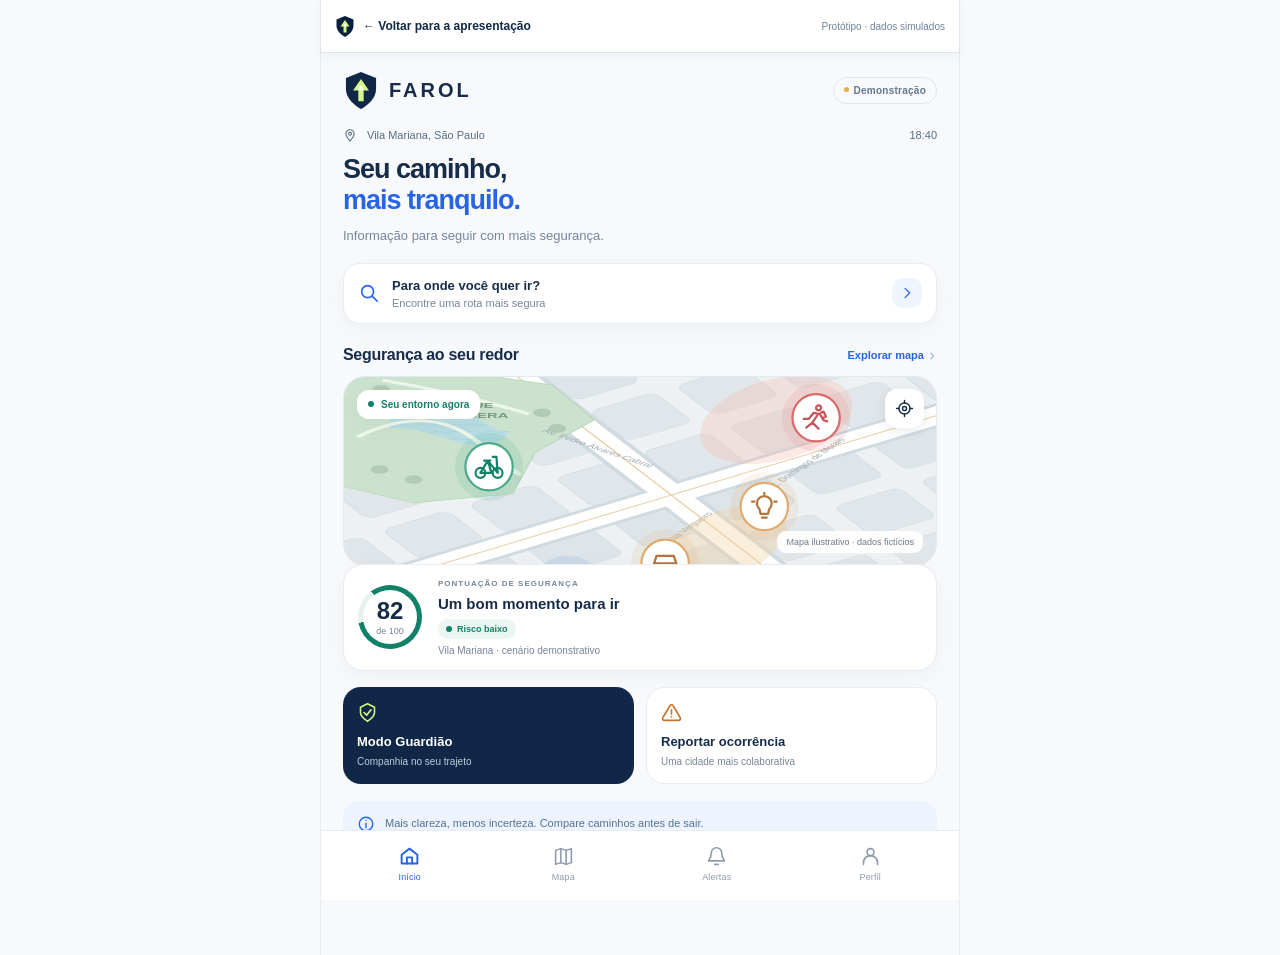
==== docs/demo/index.html @ 990b210d "Publish Farol interactive web demo" ====
<!doctype html>
<html lang="pt-BR">
<head>
  <meta charset="UTF-8">
  <meta name="viewport" content="width=device-width,initial-scale=1,viewport-fit=cover">
  <meta name="theme-color" content="#102747">
  <meta name="apple-mobile-web-app-capable" content="yes">
  <meta name="apple-mobile-web-app-title" content="Farol">
  <meta http-equiv="Content-Security-Policy" content="default-src 'self'; script-src 'self'; style-src 'self' 'unsafe-inline'; img-src 'self' data:; connect-src 'none'; font-src 'self'; object-src 'none'; base-uri 'none'">
  <title>Teste o Farol · Demonstração</title>
  <link rel="icon" href="../assets/logo.svg" type="image/svg+xml">
  <link rel="apple-touch-icon" href="../assets/apple-touch-icon.png">
  <link rel="manifest" href="../manifest.webmanifest">
  <link rel="stylesheet" href="style.css">
  <style>
    .demo-return{position:sticky;top:0;z-index:15;min-height:48px;padding:6px max(14px,env(safe-area-inset-left)) 6px max(14px,env(safe-area-inset-right));padding-top:calc(6px + env(safe-area-inset-top));display:flex;align-items:center;justify-content:space-between;gap:12px;background:#fff;border-bottom:1px solid #dce5ef;box-shadow:0 3px 10px #1027470a}
    .demo-return a{color:#102747;font-size:12px;font-weight:700;text-decoration:none;min-height:40px;display:inline-flex;align-items:center;gap:8px}
    .demo-return a:focus-visible{outline:3px solid #2864e8;outline-offset:2px;border-radius:5px}
    .demo-return img{width:20px;height:23px}
    .demo-return span{font-size:10px;color:#70849a;text-align:right}
    @media(min-width:650px){.demo-return{max-width:640px;margin-inline:auto;border-inline:1px solid #dce5ef}.screen{min-height:calc(100vh - 48px)}}
    @media(max-width:350px){.demo-return span{font-size:9px}}
  </style>
  <script src="app.js" defer></script>
  <script src="../pwa.js" defer></script>
</head>
<body>
  <header class="demo-return"><a href="../"><img src="../assets/logo.svg" alt="">← Voltar para a apresentação</a><span>Protótipo · dados simulados</span></header>
  <div id="app"></div>
  <div id="modal-root"></div>
  <div id="toast" role="status" aria-live="polite"></div>
</body>
</html>
---- docs/demo/style.css ----
:root{--navy:#102747;--ink:#162c48;--blue:#2864e8;--lime:#d5f78a;--green:#12816a;--orange:#ca732a;--red:#d14f54;--muted:#77859a;--line:#e6ecf2;--bg:#f7f9fc;--shadow:0 6px 24px #12304b0a;font-family:Roboto,"Helvetica Neue",Arial,sans-serif;color:var(--ink);background:var(--bg);font-synthesis:none}
*{box-sizing:border-box}body{margin:0;-webkit-tap-highlight-color:transparent}button,input,textarea,select{font:inherit}button{cursor:pointer;border:0}button:focus-visible,a:focus-visible,[role=button]:focus-visible{outline:3px solid #739ef6;outline-offset:3px}button:disabled{opacity:.45;cursor:default}h1,h2,h3,p{margin:0}button svg{pointer-events:none}svg.icon{width:22px;height:22px;stroke:currentColor;stroke-width:1.8;fill:none;stroke-linecap:round;stroke-linejoin:round;flex-shrink:0}button{color:inherit}input,textarea,select{width:100%;color:var(--ink);background:white;border:1px solid #dbe3ed;border-radius:14px;padding:14px;outline:none}input:focus,textarea:focus,select:focus{border-color:var(--blue);box-shadow:0 0 0 3px #2864e814}textarea{resize:vertical;min-height:110px}label{display:block;font-size:13px;font-weight:600;margin:18px 0 8px}.screen{padding:22px 22px 108px;max-width:640px;margin:auto;animation:appear .2s ease}@keyframes appear{from{opacity:.5;transform:translateY(5px)}to{opacity:1;transform:none}}.row{display:flex;align-items:center;gap:10px}.between{justify-content:space-between}.brand{font-size:20px;letter-spacing:3px;font-weight:800}.brand-logo{width:36px;height:39px;color:var(--navy)}.demo{border:1px solid #dce5ef;border-radius:30px;padding:7px 10px;font-size:10px;font-weight:600;color:#64778e;white-space:nowrap;letter-spacing:.25px}.demo:before{content:"";display:inline-block;background:#e7ad47;width:5px;height:5px;border-radius:100%;vertical-align:2px;margin-right:5px}.eyebrow{font-size:10px;letter-spacing:1.7px;font-weight:700;color:var(--muted);text-transform:uppercase}.hero{margin:28px 0 20px}.hero h1{font-size:29px;line-height:1.15;letter-spacing:-1px;font-weight:750}.hero h1 span{color:var(--blue)}.sub{color:var(--muted);font-size:13px;line-height:1.6}.hero .sub{margin-top:10px}.location{font-size:11px;color:#586e85}.location svg.icon{width:14px;height:14px}.search{width:100%;display:flex;align-items:center;gap:12px;background:white;border:1px solid var(--line);border-radius:17px;padding:17px;box-shadow:var(--shadow);text-align:left}.search .icon{color:var(--blue)}.search div{flex:1}.search strong{display:block;font-size:13px}.search small{display:block;font-size:11px;color:var(--muted);margin-top:4px}.search .arrow{width:30px;height:30px;background:#f0f4fc;border-radius:10px;display:grid;place-items:center}.search .arrow .icon{width:16px;height:16px}.section-title{display:flex;align-items:center;justify-content:space-between;margin:25px 0 13px}.section-title h2{font-size:16px;letter-spacing:-.3px}.text-button{background:transparent;padding:5px 0;color:var(--blue);font-size:11px;font-weight:600}.map{position:relative;overflow:hidden;border-radius:22px;border:1px solid #e2e9ef;background:#e9eef1;isolation:isolate;height:270px}.map svg.city{width:100%;height:100%;display:block}.map .map-label{position:absolute;bottom:12px;left:13px;background:#ffffffec;border-radius:9px;padding:6px 9px;color:#6b7b8c;font-size:9px;pointer-events:none}.map .recenter{position:absolute;right:12px;bottom:12px;border-radius:12px;background:white;box-shadow:0 3px 12px #17334b18;padding:10px;display:grid;place-items:center}.map .recenter .icon{width:19px;height:19px}.map-marker{cursor:pointer}.map-marker:focus{outline:0}.map-marker:focus circle{stroke:var(--blue);stroke-width:3}.map .map-status{position:absolute;top:13px;left:13px;background:white;padding:9px 11px;border-radius:12px;font-size:10px;color:var(--green);box-shadow:var(--shadow);display:flex;align-items:center;gap:7px;font-weight:600}.map-status i,.dot{display:inline-block;width:6px;height:6px;border-radius:100%;background:currentColor}.map-legend{position:absolute;top:13px;left:13px;border-radius:13px;background:#ffffffee;padding:11px 13px;box-shadow:var(--shadow);font-size:9px;color:#5b6b7f;display:grid;gap:8px}.map-legend .row{gap:6px}.legend-line{width:17px;height:3px;background:var(--blue);border-radius:4px}.legend-line.alt{background:var(--orange)}.legend-dot{width:8px;height:8px;background:#e77969;border-radius:100%}.legend-dot.location-dot{background:var(--blue)}.score-card{margin-top:-2px;display:flex;align-items:center;gap:16px;padding:18px 17px;background:white;border-radius:20px;border:1px solid var(--line);position:relative;box-shadow:var(--shadow)}.score-ring{width:72px;height:72px;border-radius:100%;background:#e7f2ee;background:conic-gradient(var(--green) 0 82%,#e7f2ee 82% 100%);display:grid;place-items:center;flex-shrink:0;transform:rotate(-36deg)}.score-ring>div{background:white;width:60px;height:60px;border-radius:100%;display:flex;flex-direction:column;align-items:center;justify-content:center;transform:rotate(36deg)}.score-ring strong{font-size:26px;line-height:1}.score-ring small{color:var(--muted);font-size:9px;margin-top:3px}.score-info{flex:1}.score-info .eyebrow{font-size:8px;letter-spacing:1px}.score-info h3{font-size:15px;margin:7px 0 6px}.tag{display:inline-flex;align-items:center;gap:5px;font-size:9px;font-weight:600;background:#eaf6f0;color:var(--green);border-radius:20px;padding:5px 8px}.tag.orange{color:var(--orange);background:#fff3e5}.tag.red{color:var(--red);background:#feeeee}.tag.blue{color:var(--blue);background:#edf2ff}.score-info p{font-size:10px;color:var(--muted);margin-top:6px}.quick-actions{display:grid;grid-template-columns:1fr 1fr;gap:12px;margin-top:16px}.action-card{background:var(--navy);color:white;border-radius:18px;padding:16px;text-align:left;min-height:108px;position:relative}.action-card .icon{color:var(--lime);margin-bottom:11px;width:24px;height:24px}.action-card strong{display:block;font-size:13px;font-weight:600}.action-card small{display:block;color:#bdcddd;font-size:10px;line-height:1.5;margin-top:5px}.action-card.light{background:white;color:var(--ink);border:1px solid var(--line)}.action-card.light .icon{color:var(--orange)}.action-card.light small{color:var(--muted)}.hint{display:flex;align-items:flex-start;gap:10px;border-radius:15px;background:#edf3ff;padding:14px;margin-top:17px;font-size:11px;line-height:1.55;color:#557393}.hint .icon{width:18px;height:18px;color:var(--blue)}.nav{position:fixed;bottom:0;left:0;right:0;background:#fffffff7;border-top:1px solid var(--line);display:grid;grid-template-columns:repeat(4,1fr);padding:10px 12px 13px;z-index:10;backdrop-filter:blur(14px)}.nav button{background:transparent;color:#8d9aac;display:flex;flex-direction:column;align-items:center;gap:5px;font-size:9px;font-weight:500;padding:5px;border-radius:12px}.nav button.active{color:var(--blue)}.nav button.active .icon{stroke-width:2.2}.nav .icon{width:21px;height:21px}.nav button span{letter-spacing:.15px}.page-header{display:flex;align-items:center;gap:12px;margin-bottom:24px}.page-header h1{font-size:22px;font-weight:700;letter-spacing:-.5px;flex:1}.page-header .subtitle{font-size:11px;color:var(--muted);margin-top:5px}.back{display:grid;place-items:center;background:white;border:1px solid var(--line);border-radius:13px;width:38px;height:38px;flex-shrink:0}.back .icon{width:18px;height:18px}.full-map{height:420px;margin:16px -22px 0;border-radius:0;border-right:0;border-left:0}.recommend{background:white;border:1px solid var(--line);border-radius:20px;padding:18px;margin-top:-20px;position:relative;box-shadow:var(--shadow)}.recommend h2{font-size:17px;letter-spacing:-.4px}.recommend .icon{color:var(--green)}.recommend p{font-size:12px;color:var(--muted);line-height:1.6;margin:10px 0 16px}.button{width:100%;background:var(--blue);color:white;border-radius:14px;padding:15px 16px;font-size:13px;font-weight:600;display:flex;gap:8px;align-items:center;justify-content:center;min-height:48px}.button .icon{width:18px;height:18px}.button.secondary{background:#edf2fc;color:var(--blue)}.button.outline{background:white;color:var(--ink);border:1px solid var(--line)}.button.dark{background:var(--navy);color:var(--lime)}.button.danger{background:#fff0f0;color:var(--red);border:1px solid #f6dcdc}.button+.button{margin-top:10px}.dest-box{background:white;border-radius:17px;border:1px solid var(--line);padding:16px;margin-bottom:16px}.dest-box .row{font-size:12px;gap:12px}.dest-box .row+.row{margin-top:13px;padding-top:13px;border-top:1px dashed var(--line)}.dest-box .icon{width:16px;height:16px;color:var(--blue)}.dest-box small{color:var(--muted);font-size:10px;display:block;margin-top:4px}.dest-box .change{margin-left:auto;color:var(--blue);font-size:10px;background:transparent}.route-map{height:280px}.mode-tabs{display:flex;gap:8px;margin:17px 0}.chip{border:1px solid var(--line);background:white;border-radius:30px;padding:9px 14px;font-size:11px;white-space:nowrap;display:flex;align-items:center;gap:6px}.chip.active{background:var(--navy);color:white;border-color:var(--navy)}.chip .icon{height:15px;width:15px}.route-card{width:100%;background:white;border:1px solid var(--line);border-radius:18px;text-align:left;padding:16px;margin-bottom:12px;position:relative}.route-card.selected{border:2px solid var(--blue);padding:15px;background:#f5f8ff}.route-card .row{justify-content:space-between}.route-card h3{font-size:14px}.route-card .numbers{margin-top:13px;display:flex;gap:16px;align-items:center}.route-card .numbers strong{font-size:22px;font-weight:750;letter-spacing:-.8px}.route-card .numbers small{font-size:11px;color:var(--muted);margin-left:2px}.route-card .reason{font-size:11px;color:var(--muted);line-height:1.5;margin-top:10px}.radio{width:17px;height:17px;border-radius:100%;border:1.5px solid #c7d2e0;display:grid;place-items:center}.selected .radio{border-color:var(--blue)}.selected .radio:after{content:"";width:9px;height:9px;border-radius:100%;background:var(--blue)}.delta{display:flex;align-items:center;gap:9px;font-size:11px;padding:14px;border-radius:13px;background:#edf7ef;color:var(--green);margin:5px 0 18px}.delta .icon{width:17px;height:17px}.guardian-panel{background:var(--navy);border-radius:25px;padding:28px 21px 23px;color:white;position:relative;overflow:hidden;text-align:center}.guardian-panel:before{content:"";position:absolute;width:240px;height:240px;border-radius:100%;border:1px solid #ffffff08;top:-110px;right:-110px}.guardian-panel .eyebrow{color:#a6bad3;font-size:9px}.shield-orbit{margin:23px auto 20px;background:#1d3957;border:1px solid #496277;width:94px;height:94px;border-radius:100%;display:grid;place-items:center;box-shadow:0 0 0 14px #ffffff03}.shield-orbit svg{width:43px;height:48px;color:var(--lime)}.guardian-panel h2{font-size:23px;letter-spacing:-.5px}.guardian-panel p{color:#c3d0df;font-size:12px;line-height:1.6;margin:9px auto 20px;max-width:270px}.guardian-status{font-size:10px;color:var(--lime);display:inline-flex;align-items:center;gap:6px;background:#2a454d;padding:7px 10px;border-radius:20px}.progress-track{height:5px;background:#36516d;border-radius:10px;overflow:hidden;margin:21px 0 10px}.progress-fill{height:100%;background:var(--lime);border-radius:10px;transition:width .4s}.progress-label{display:flex;justify-content:space-between;font-size:10px;color:#c8d5e4}.contact-card{padding:18px;border:1px solid var(--line);border-radius:18px;background:white;margin:18px 0}.avatar{width:42px;height:42px;border-radius:100%;background:#edf2fb;display:grid;place-items:center;color:var(--blue);font-size:13px;font-weight:700;flex-shrink:0}.contact-card h3{font-size:13px}.contact-card p{color:var(--muted);font-size:10px;margin-top:4px}.contact-card .icon{margin-left:auto;color:var(--green);width:19px;height:19px}.journey{background:white;border-radius:18px;border:1px solid var(--line);padding:18px;margin-top:18px}.journey .row{font-size:12px;gap:12px}.journey .row .icon{width:17px;height:17px;color:var(--blue)}.journey .connector{height:25px;border-left:1px dashed #bdcde0;margin-left:8px}.journey .row small{display:block;font-size:10px;color:var(--muted);margin-top:4px}.sos-card{margin-top:22px;background:#fff4f3;border:1px solid #f8e2e0;border-radius:20px;padding:19px;text-align:center}.sos-card h3{font-size:13px;color:#9e4850}.sos-card p{font-size:10px;color:#a67175;line-height:1.55;margin:7px 0 14px}.sos-button{position:relative;width:100%;border-radius:14px;background:var(--red);color:white;overflow:hidden;padding:16px;touch-action:none;user-select:none;-webkit-user-select:none}.sos-button span{position:relative;font-size:13px;font-weight:700;letter-spacing:.6px;pointer-events:none}.sos-button:before{content:"";position:absolute;inset:0;background:#a92f35;transform:scaleX(var(--hold,0));transform-origin:left;pointer-events:none}.category-grid{display:grid;grid-template-columns:1fr 1fr;gap:10px;margin:18px 0 20px}.category{display:flex;align-items:center;gap:10px;text-align:left;background:white;padding:15px 12px;border:1px solid var(--line);border-radius:15px;font-size:11px;min-height:64px}.category .icon{color:#70829a;width:22px;height:22px}.category.selected{background:#edf3ff;border-color:var(--blue);color:var(--blue)}.category.selected .icon{color:var(--blue)}.notice{font-size:10px;color:var(--muted);line-height:1.6;margin:13px 0}.report-location{background:white;border:1px solid var(--line);border-radius:14px;padding:14px;margin:18px 0;display:flex;gap:10px;align-items:center}.report-location .icon{color:var(--blue);width:18px;height:18px}.report-location strong{font-size:11px;display:block}.report-location small{font-size:10px;display:block;color:var(--muted);margin-top:4px}.filter-row{display:flex;overflow:auto;gap:8px;padding-bottom:5px;margin:18px -2px 14px;scrollbar-width:none}.alert-card{display:block;background:white;border:1px solid var(--line);border-radius:18px;padding:17px;text-align:left;width:100%;margin-bottom:12px}.alert-card .alert-top{display:flex;gap:12px;align-items:flex-start}.alert-icon{width:39px;height:39px;border-radius:13px;display:grid;place-items:center;flex-shrink:0;background:#fff2e5;color:var(--orange)}.alert-icon.red{background:#fff0ef;color:var(--red)}.alert-icon.blue{background:#edf3ff;color:var(--blue)}.alert-icon.green{background:#eaf7ef;color:var(--green)}.alert-card h3{font-size:13px;margin-bottom:5px;line-height:1.4}.alert-card p{font-size:11px;line-height:1.5;color:var(--muted)}.alert-meta{display:flex;justify-content:space-between;align-items:center;border-top:1px solid var(--line);padding-top:11px;margin-top:14px;font-size:9px;color:var(--muted)}.empty{background:white;border:1px dashed #ccd7e5;border-radius:18px;padding:24px;text-align:center;color:var(--muted);font-size:12px;line-height:1.6}.profile-card{text-align:center;background:white;border:1px solid var(--line);border-radius:22px;padding:25px;margin-bottom:23px}.profile-card .avatar{width:68px;height:68px;font-size:23px;margin:0 auto 14px;background:var(--navy);color:var(--lime)}.profile-card h2{font-size:19px}.profile-card p{color:var(--muted);font-size:11px;margin:7px 0 13px}.settings{border:1px solid var(--line);background:white;border-radius:19px;overflow:hidden}.settings button{display:flex;align-items:center;gap:12px;padding:18px;text-align:left;background:white;width:100%;font-size:12px}.settings button+button{border-top:1px solid var(--line)}.settings button>.icon:first-child{color:var(--blue);width:20px;height:20px}.settings button>.icon:last-child{width:16px;height:16px;color:var(--muted);margin-left:auto}.settings small{display:block;font-size:10px;color:var(--muted);margin-top:4px}.version{text-align:center;color:#98a5b7;letter-spacing:1px;font-size:9px;margin-top:24px}.modal-overlay{position:fixed;inset:0;background:#0e223c6e;z-index:20;display:flex;align-items:flex-end;justify-content:center;backdrop-filter:blur(3px);animation:appear .15s}.sheet{background:var(--bg);border-radius:26px 26px 0 0;width:100%;max-width:640px;padding:10px 23px 25px;max-height:92vh;overflow-y:auto}.sheet-handle{width:34px;height:4px;border-radius:10px;background:#d5dee8;margin:0 auto 20px}.sheet-header{display:flex;align-items:center;justify-content:space-between;gap:12px;margin-bottom:18px}.sheet-header h2{font-size:21px;letter-spacing:-.5px}.close{background:#eaf0f7;display:grid;place-items:center;width:32px;height:32px;border-radius:100%;flex-shrink:0}.close .icon{width:16px;height:16px}.preset{display:flex;gap:13px;align-items:center;width:100%;text-align:left;background:white;border:1px solid var(--line);border-radius:15px;padding:15px;margin-top:10px}.preset>.icon{color:var(--blue);width:21px;height:21px}.preset strong{font-size:12px;display:block}.preset small{font-size:10px;color:var(--muted);display:block;margin-top:4px}.preset>.icon:last-child{margin-left:auto;width:16px;height:16px;color:var(--muted)}.detail-icon{width:56px;height:56px;border-radius:17px;background:#fff0e6;color:var(--orange);display:grid;place-items:center;margin:0 0 17px}.detail-icon .icon{width:29px;height:29px}.detail-body{font-size:13px;color:#66788f;line-height:1.7;margin:16px 0}.detail-stats{display:grid;grid-template-columns:1fr 1fr;gap:10px;margin:18px 0}.detail-stats>div{padding:14px;border:1px solid var(--line);background:white;border-radius:14px}.detail-stats small{font-size:9px;color:var(--muted);display:block;margin-bottom:6px}.detail-stats strong{font-size:13px}.sos-result{text-align:center;padding:10px 0 20px}.sos-result .detail-icon{margin:0 auto 18px;background:#fff0f0;color:var(--red)}.sos-result h3{font-size:22px}.sos-result p{font-size:13px;line-height:1.7;color:var(--muted);margin-top:12px}.about-list{padding-left:18px;font-size:12px;line-height:1.8;color:var(--muted)}.error-text{font-size:11px;color:var(--red);margin:8px 0}#toast{position:fixed;bottom:91px;left:22px;right:22px;margin:auto;max-width:460px;background:var(--navy);color:white;border-radius:15px;padding:15px 18px;font-size:12px;line-height:1.5;box-shadow:0 8px 24px #10274726;z-index:40;opacity:0;pointer-events:none;transform:translateY(10px);transition:.2s}#toast.visible{opacity:1;transform:none}.modal-open{overflow:hidden}.focus-field{margin-bottom:14px}.search-empty{padding:18px 3px;color:var(--muted);font-size:12px}.small-note{text-align:center;color:var(--muted);font-size:10px;line-height:1.6;margin:14px 0}.legend-bottom{display:flex;justify-content:space-between;gap:6px;font-size:9px;color:var(--muted);margin:14px 0 18px}.legend-bottom .row{gap:4px}.legend-bottom i{width:7px;height:7px;border-radius:100%;background:var(--green)}.legend-bottom i.orange{background:var(--orange)}.legend-bottom i.red{background:var(--red)}.summary-line{color:var(--muted);font-size:11px;margin:10px 0 16px}
@media(min-width:650px){.nav{max-width:640px;left:50%;transform:translateX(-50%);border-left:1px solid var(--line);border-right:1px solid var(--line)}.screen{border-left:1px solid var(--line);border-right:1px solid var(--line);min-height:100vh}.modal-overlay{align-items:center}.sheet{border-radius:26px;max-width:480px}}@media(max-width:350px){.screen{padding-left:16px;padding-right:16px}.hero h1{font-size:26px}.full-map{margin-left:-16px;margin-right:-16px}.category{padding:12px 8px;font-size:10px;gap:7px}.demo{font-size:8px}.score-card{gap:10px}.score-info h3{font-size:13px}.chip{padding:8px 11px}}@media(prefers-reduced-motion:reduce){*{animation:none!important;transition:none!important}}
.screen[data-screen=home]{padding-top:18px}.screen[data-screen=home] .hero{margin:18px 0 16px}.screen[data-screen=home] .hero h1{font-size:27px}.screen[data-screen=home] .search{padding:14px}.screen[data-screen=home] .section-title{margin:20px 0 10px}.screen[data-screen=home] .map{height:190px}.screen[data-screen=home] .score-card{padding:14px}.screen[data-screen=home] .score-ring{width:64px;height:64px}.screen[data-screen=home] .score-ring>div{width:54px;height:54px}.screen[data-screen=home] .score-ring strong{font-size:24px}.screen[data-screen=home] .action-card{min-height:94px;padding:14px}.screen[data-screen=home] .action-card .icon{width:21px;height:21px;margin-bottom:7px}

.screen[data-screen=home] .map-label{left:auto;right:13px}.screen[data-screen=home] .recenter{top:12px;bottom:auto}
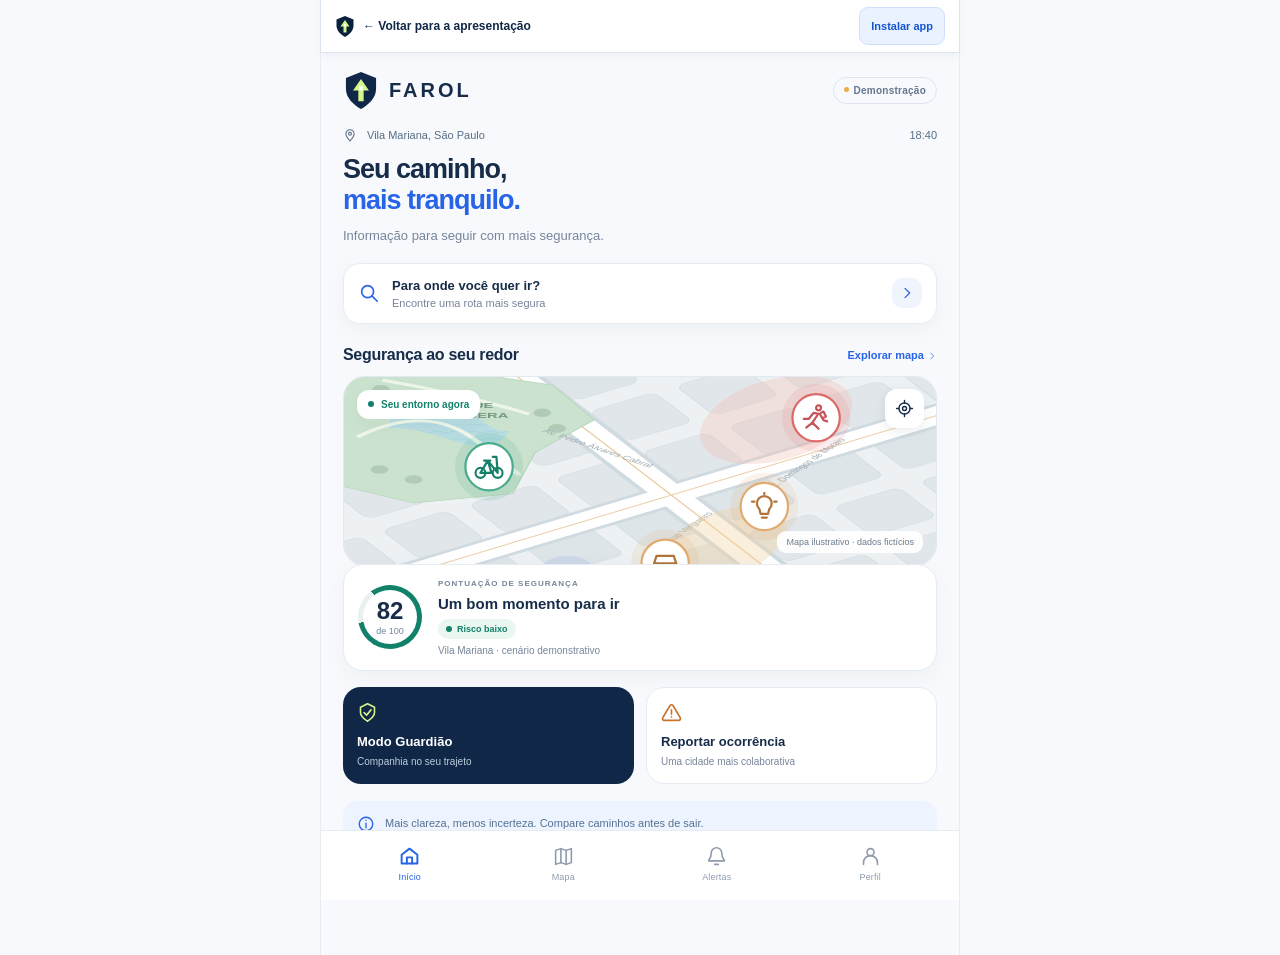
==== commit 3389cbe2: "Offer cross-platform web app installation" ====
--- a/docs/demo/index.html
+++ b/docs/demo/index.html
@@ -10,22 +10,24 @@
   <title>Teste o Farol · Demonstração</title>
   <link rel="icon" href="../assets/logo.svg" type="image/svg+xml">
   <link rel="apple-touch-icon" href="../assets/apple-touch-icon.png">
-  <link rel="manifest" href="../manifest.webmanifest">
+  <link rel="manifest" href="../manifest.webmanifest?v=2">
   <link rel="stylesheet" href="style.css">
+  <link rel="stylesheet" href="../install.css">
   <style>
     .demo-return{position:sticky;top:0;z-index:15;min-height:48px;padding:6px max(14px,env(safe-area-inset-left)) 6px max(14px,env(safe-area-inset-right));padding-top:calc(6px + env(safe-area-inset-top));display:flex;align-items:center;justify-content:space-between;gap:12px;background:#fff;border-bottom:1px solid #dce5ef;box-shadow:0 3px 10px #1027470a}
     .demo-return a{color:#102747;font-size:12px;font-weight:700;text-decoration:none;min-height:40px;display:inline-flex;align-items:center;gap:8px}
     .demo-return a:focus-visible{outline:3px solid #2864e8;outline-offset:2px;border-radius:5px}
     .demo-return img{width:20px;height:23px}
-    .demo-return span{font-size:10px;color:#70849a;text-align:right}
+    .demo-return .install-shortcut{background:#eaf2ff;border:1px solid #cfe0ff;border-radius:9px;color:#1254d0;padding:9px 11px;font-size:11px;font-weight:700;white-space:nowrap;min-height:38px}
+    .demo-return .install-shortcut:focus-visible{outline:3px solid #2864e8;outline-offset:2px}
     @media(min-width:650px){.demo-return{max-width:640px;margin-inline:auto;border-inline:1px solid #dce5ef}.screen{min-height:calc(100vh - 48px)}}
-    @media(max-width:350px){.demo-return span{font-size:9px}}
+    @media(max-width:350px){.demo-return a{font-size:10px}.demo-return .install-shortcut{font-size:10px;padding:8px}}
   </style>
   <script src="app.js" defer></script>
-  <script src="../pwa.js" defer></script>
+  <script src="../pwa.js?v=2" defer></script>
 </head>
 <body>
-  <header class="demo-return"><a href="../"><img src="../assets/logo.svg" alt="">← Voltar para a apresentação</a><span>Protótipo · dados simulados</span></header>
+  <header class="demo-return"><a href="../"><img src="../assets/logo.svg" alt="">← Voltar para a apresentação</a><button type="button" class="install-shortcut" data-install-app>Instalar app</button></header>
   <div id="app"></div>
   <div id="modal-root"></div>
   <div id="toast" role="status" aria-live="polite"></div>
--- a/docs/install.css
+++ b/docs/install.css
@@ -0,0 +1,15 @@
+.download-actions button.button{appearance:none;font-family:inherit}
+.install-dialog-badge{display:inline-block;color:#17805b;font-size:11px;font-weight:800;letter-spacing:1.3px}
+#install-dialog{width:min(440px,calc(100% - 32px));max-height:calc(100dvh - 32px);overflow:auto;border:1px solid #d9e4f0;border-radius:22px;padding:0;background:#fff;color:#102747;box-shadow:0 24px 70px #10274735}
+#install-dialog::backdrop{background:#10274791;backdrop-filter:blur(5px)}
+.install-dialog-content{padding:29px;text-align:left}
+.install-dialog-content h2{margin:13px 0 10px;font-size:27px;line-height:1.15;letter-spacing:-.8px}
+.install-dialog-content p{font-size:14px;line-height:1.55;color:#586d86}
+.install-dialog-content ol{display:grid;gap:12px;margin:19px 0;padding-left:25px;font-size:14px;line-height:1.45}
+.install-dialog-content li{padding-left:4px}
+.install-dialog-content li::marker{color:#1b62ed;font-weight:800}
+.install-dialog-content .install-dialog-note{padding:13px 15px;background:#edf7f2;border-radius:12px;color:#276b55;font-size:12px}
+.install-dialog-content form{margin-top:21px}
+.install-dialog-close{width:100%;min-height:47px;padding:11px 18px;border:0;border-radius:11px;background:#1b62ed;color:#fff;font-size:14px;font-weight:700;font-family:inherit;cursor:pointer}
+.install-dialog-close:focus-visible{outline:3px solid #6f9efa;outline-offset:3px}
+@media(max-width:650px){.download-actions button.button{width:100%;max-width:330px;min-height:48px;justify-content:space-between}.install-dialog-content{padding:23px}.install-dialog-content h2{font-size:24px}}
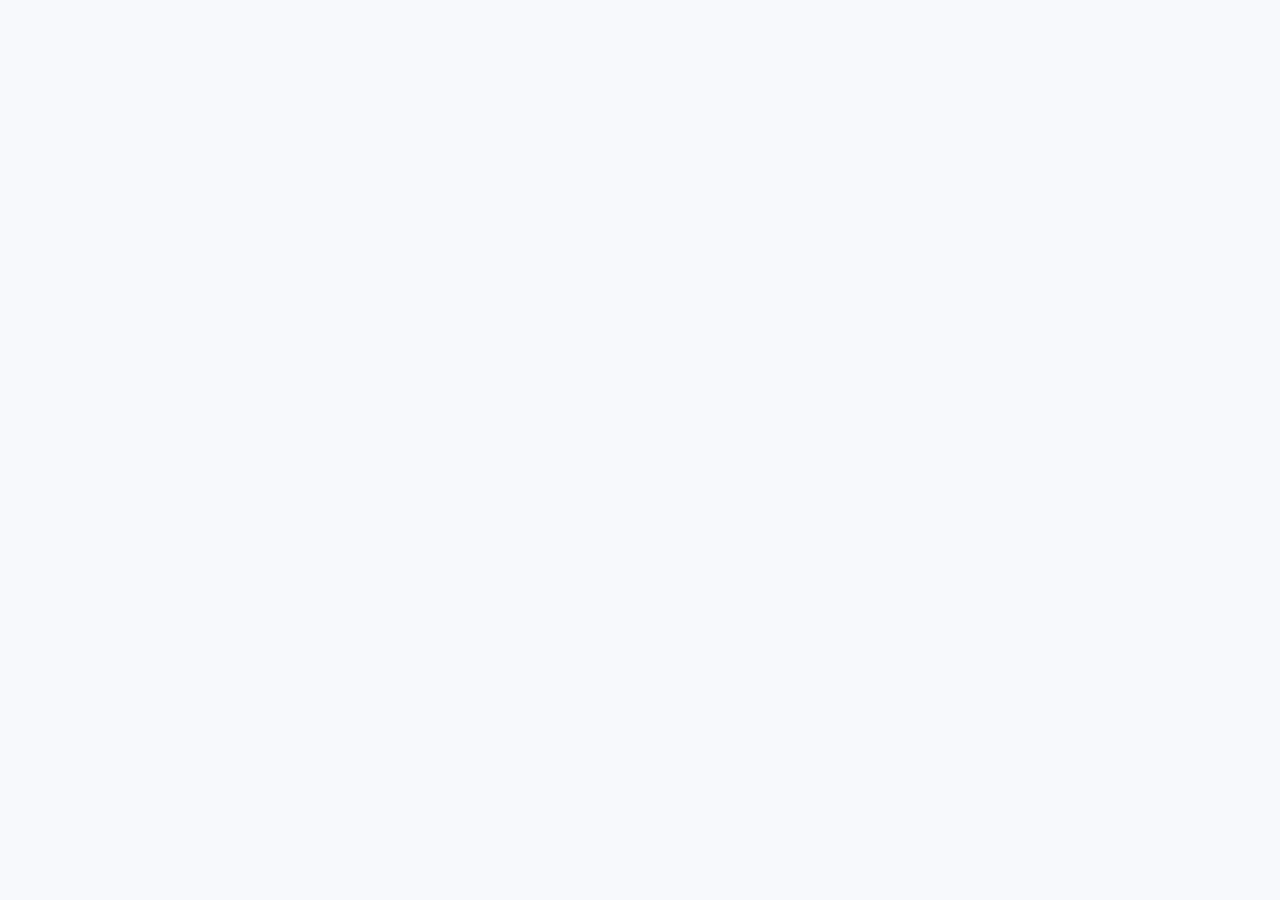
==== commit bf6af723: "Open Farol prototype as installable PWA" ====
--- a/docs/demo/index.html
+++ b/docs/demo/index.html
@@ -2,34 +2,10 @@
 <html lang="pt-BR">
 <head>
   <meta charset="UTF-8">
-  <meta name="viewport" content="width=device-width,initial-scale=1,viewport-fit=cover">
-  <meta name="theme-color" content="#102747">
-  <meta name="apple-mobile-web-app-capable" content="yes">
-  <meta name="apple-mobile-web-app-title" content="Farol">
-  <meta http-equiv="Content-Security-Policy" content="default-src 'self'; script-src 'self'; style-src 'self' 'unsafe-inline'; img-src 'self' data:; connect-src 'none'; font-src 'self'; object-src 'none'; base-uri 'none'">
-  <title>Teste o Farol · Demonstração</title>
-  <link rel="icon" href="../assets/logo.svg" type="image/svg+xml">
-  <link rel="apple-touch-icon" href="../assets/apple-touch-icon.png">
-  <link rel="manifest" href="../manifest.webmanifest?v=2">
-  <link rel="stylesheet" href="style.css">
-  <link rel="stylesheet" href="../install.css">
-  <style>
-    .demo-return{position:sticky;top:0;z-index:15;min-height:48px;padding:6px max(14px,env(safe-area-inset-left)) 6px max(14px,env(safe-area-inset-right));padding-top:calc(6px + env(safe-area-inset-top));display:flex;align-items:center;justify-content:space-between;gap:12px;background:#fff;border-bottom:1px solid #dce5ef;box-shadow:0 3px 10px #1027470a}
-    .demo-return a{color:#102747;font-size:12px;font-weight:700;text-decoration:none;min-height:40px;display:inline-flex;align-items:center;gap:8px}
-    .demo-return a:focus-visible{outline:3px solid #2864e8;outline-offset:2px;border-radius:5px}
-    .demo-return img{width:20px;height:23px}
-    .demo-return .install-shortcut{background:#eaf2ff;border:1px solid #cfe0ff;border-radius:9px;color:#1254d0;padding:9px 11px;font-size:11px;font-weight:700;white-space:nowrap;min-height:38px}
-    .demo-return .install-shortcut:focus-visible{outline:3px solid #2864e8;outline-offset:2px}
-    @media(min-width:650px){.demo-return{max-width:640px;margin-inline:auto;border-inline:1px solid #dce5ef}.screen{min-height:calc(100vh - 48px)}}
-    @media(max-width:350px){.demo-return a{font-size:10px}.demo-return .install-shortcut{font-size:10px;padding:8px}}
-  </style>
-  <script src="app.js" defer></script>
-  <script src="../pwa.js?v=2" defer></script>
+  <meta name="viewport" content="width=device-width,initial-scale=1">
+  <meta http-equiv="refresh" content="0; url=../">
+  <link rel="canonical" href="../">
+  <title>Farol · Abrindo o protótipo</title>
 </head>
-<body>
-  <header class="demo-return"><a href="../"><img src="../assets/logo.svg" alt="">← Voltar para a apresentação</a><button type="button" class="install-shortcut" data-install-app>Instalar app</button></header>
-  <div id="app"></div>
-  <div id="modal-root"></div>
-  <div id="toast" role="status" aria-live="polite"></div>
-</body>
+<body><p>O protótipo Farol agora abre no <a href="../">endereço principal</a>.</p></body>
 </html>
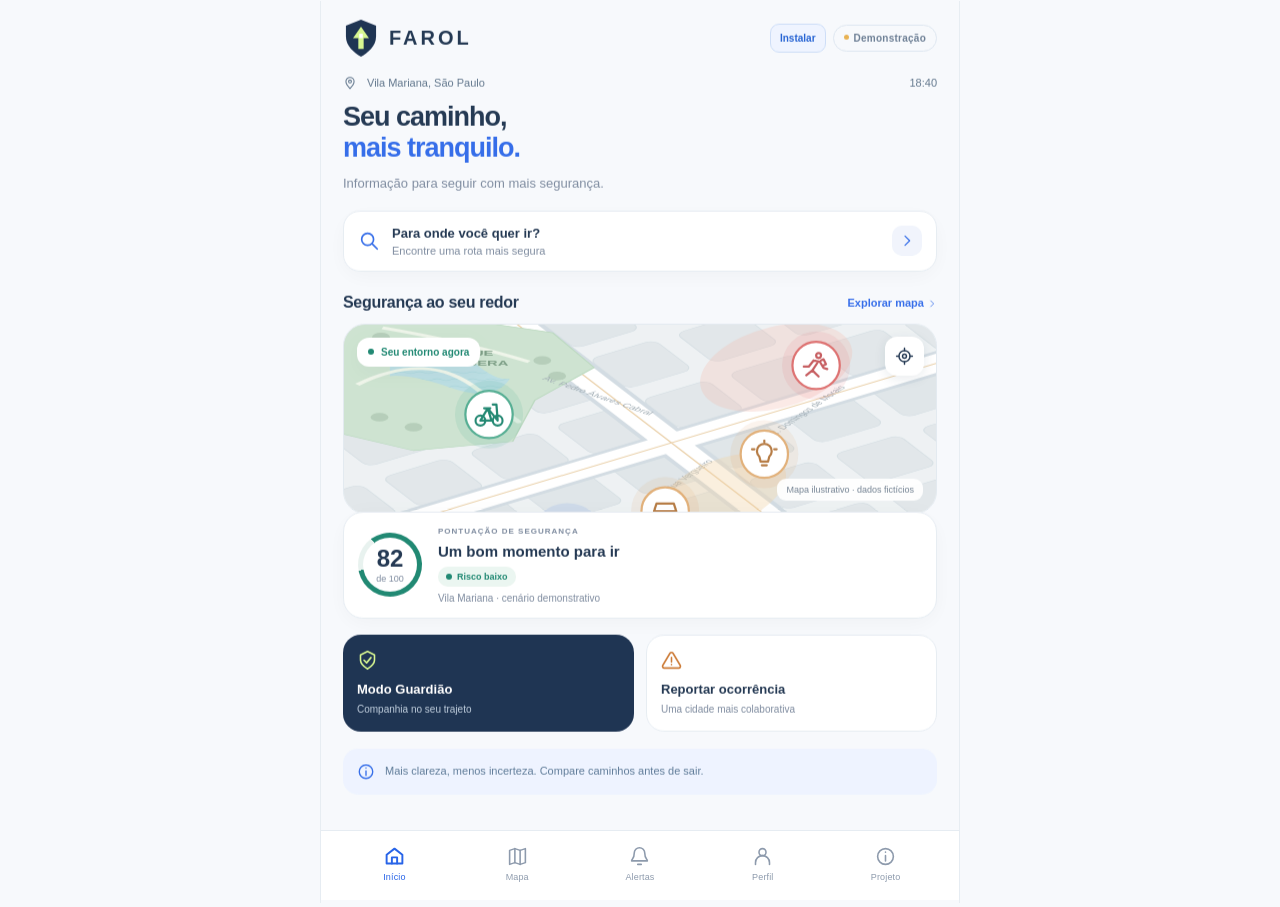
==== commit 21dcbb37: "Restore landing and install Farol prototype as PWA" ====
--- a/docs/demo/index.html
+++ b/docs/demo/index.html
@@ -3,9 +3,9 @@
 <head>
   <meta charset="UTF-8">
   <meta name="viewport" content="width=device-width,initial-scale=1">
-  <meta http-equiv="refresh" content="0; url=../">
-  <link rel="canonical" href="../">
+  <meta http-equiv="refresh" content="0; url=../app/">
+  <link rel="canonical" href="../app/">
   <title>Farol · Abrindo o protótipo</title>
 </head>
-<body><p>O protótipo Farol agora abre no <a href="../">endereço principal</a>.</p></body>
+<body><p>O protótipo Farol agora abre em <a href="../app/">Farol App</a>.</p></body>
 </html>
